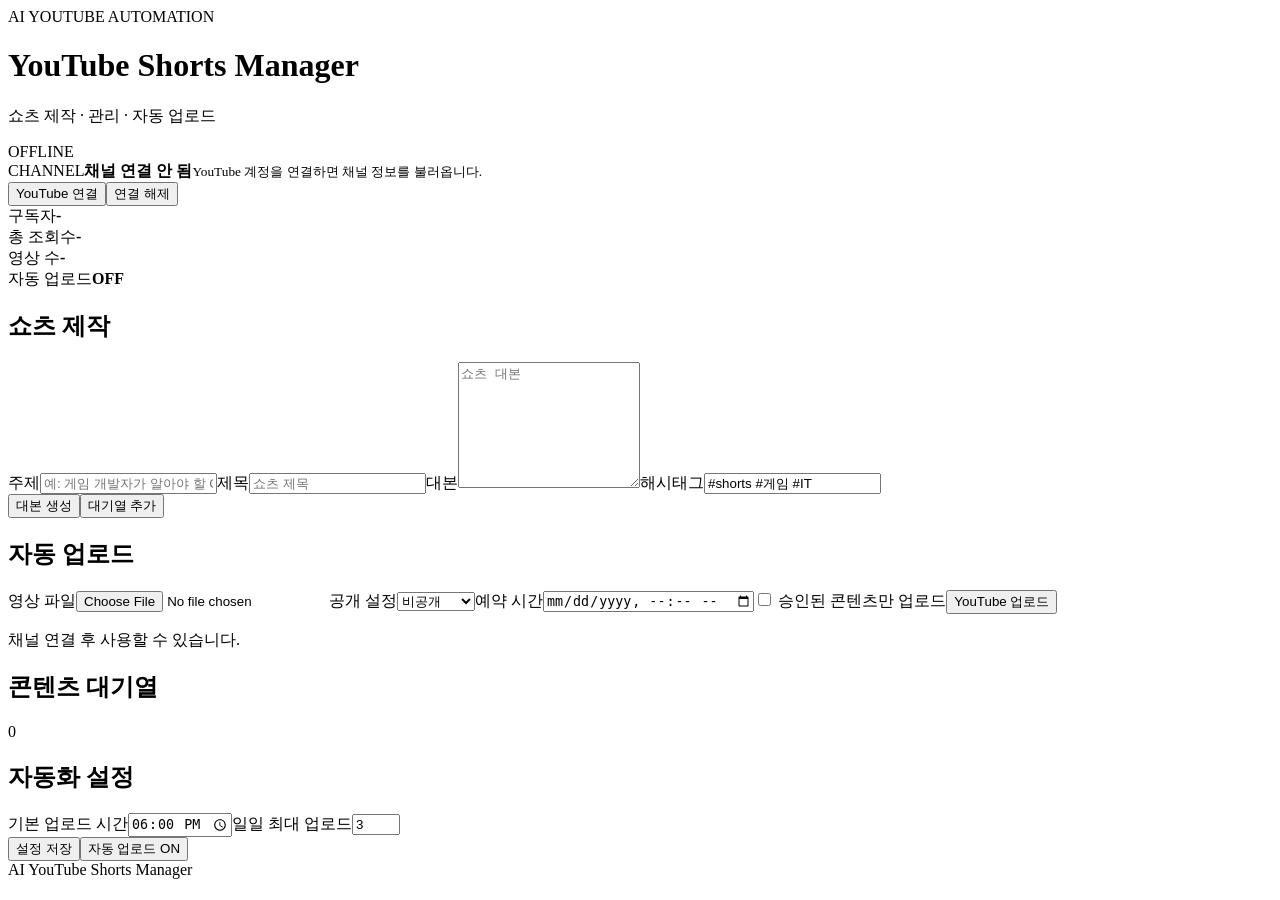
==== frontend/index.html @ 88a44339 "Build YouTube Shorts dashboard" ====
<!doctype html><html lang="ko"><head><meta charset="UTF-8"><meta name="viewport" content="width=device-width,initial-scale=1"><meta name="theme-color" content="#080b10"><title>AI YouTube Shorts</title><link rel="stylesheet" href="./style.css"></head><body><main class="app"><header><div><span class="eyebrow">AI YOUTUBE AUTOMATION</span><h1>YouTube Shorts Manager</h1><p class="muted">쇼츠 제작 · 관리 · 자동 업로드</p></div><span id="status" class="badge stopped">OFFLINE</span></header><section class="card hero"><div><span class="muted">CHANNEL</span><strong id="channelName">채널 연결 안 됨</strong><small id="channelText">YouTube 계정을 연결하면 채널 정보를 불러옵니다.</small></div><div class="actions"><button id="connect">YouTube 연결</button><button id="disconnect" class="secondary">연결 해제</button></div></section><section class="grid"><article class="card"><span>구독자</span><strong id="subs">-</strong></article><article class="card"><span>총 조회수</span><strong id="views">-</strong></article><article class="card"><span>영상 수</span><strong id="videos">-</strong></article><article class="card"><span>자동 업로드</span><strong id="autoState">OFF</strong></article></section><section class="grid two"><article class="card"><h2>쇼츠 제작</h2><label>주제<input id="topic" placeholder="예: 게임 개발자가 알아야 할 C++ 팁"></label><label>제목<input id="title" placeholder="쇼츠 제목"></label><label>대본<textarea id="script" rows="8" placeholder="쇼츠 대본"></textarea></label><label>해시태그<input id="hashtags" value="#shorts #게임 #IT"></label><div class="actions"><button id="generate">대본 생성</button><button id="draft" class="secondary">대기열 추가</button></div></article><article class="card"><h2>자동 업로드</h2><label>영상 파일<input id="video" type="file" accept="video/*"></label><label>공개 설정<select id="privacy"><option value="private">비공개</option><option value="unlisted">일부 공개</option><option value="public">공개</option></select></label><label>예약 시간<input id="schedule" type="datetime-local"></label><label class="check"><input id="approval" type="checkbox"> 승인된 콘텐츠만 업로드</label><button id="upload" class="danger">YouTube 업로드</button><p id="uploadStatus" class="muted">채널 연결 후 사용할 수 있습니다.</p></article></section><section class="card"><div class="section-head"><h2>콘텐츠 대기열</h2><span id="queueCount" class="badge">0</span></div><div id="queue" class="trades"></div></section><section class="card"><h2>자동화 설정</h2><label>기본 업로드 시간<input id="autoTime" type="time" value="18:00"></label><label>일일 최대 업로드<input id="dailyLimit" type="number" value="3" min="1" max="20"></label><div class="actions"><button id="save">설정 저장</button><button id="toggle" class="secondary">자동 업로드 ON</button></div></section><footer>AI YouTube Shorts Manager</footer></main><script src="./app.js"></script></body></html>
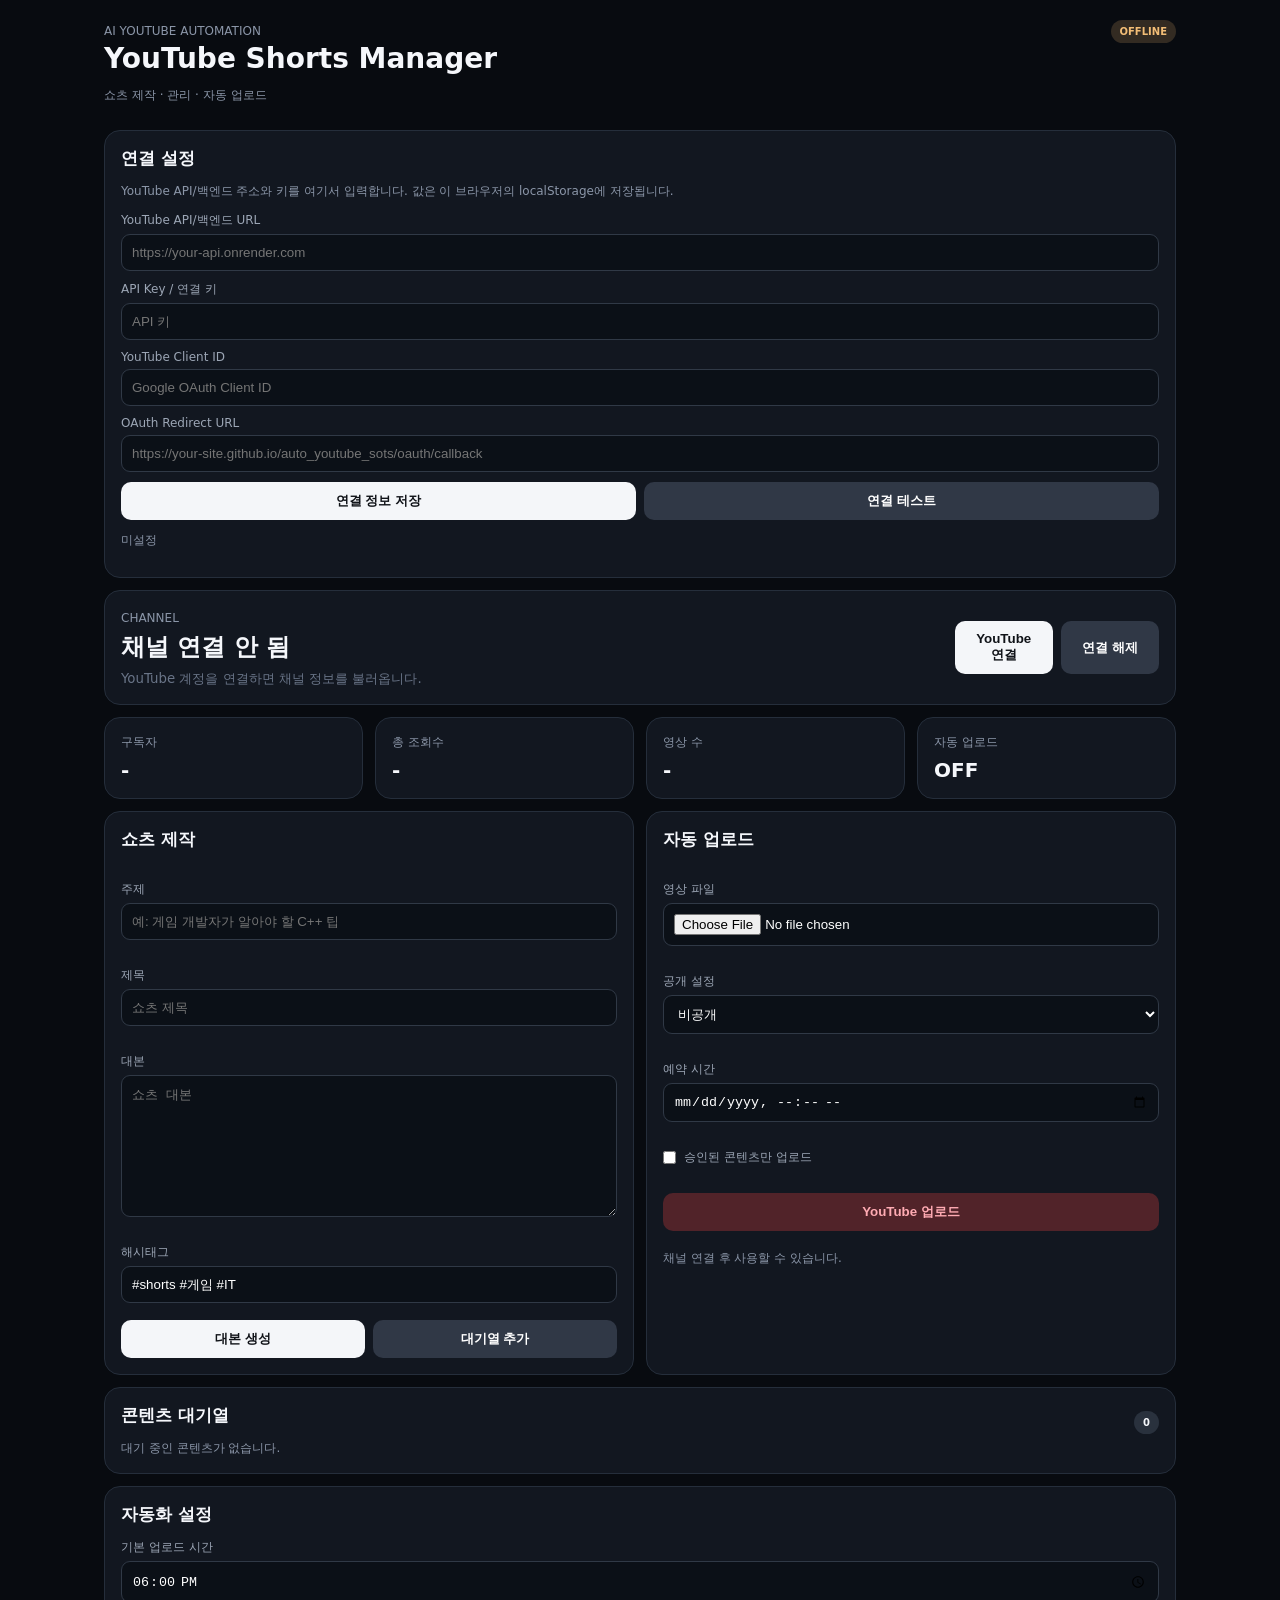
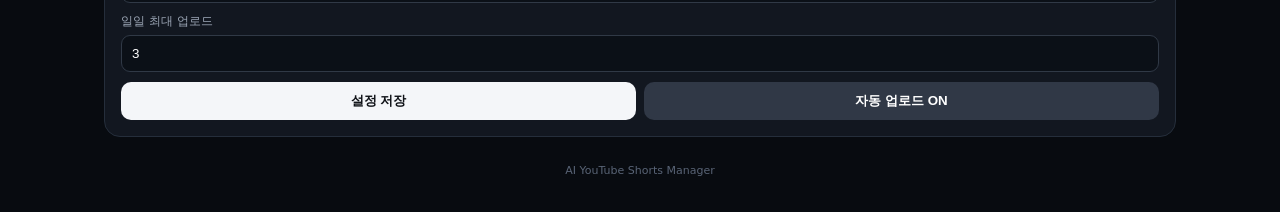
==== commit 54c4fbf8: "Add dashboard connection settings" ====
--- a/frontend/index.html
+++ b/frontend/index.html
@@ -1 +1 @@
-<!doctype html><html lang="ko"><head><meta charset="UTF-8"><meta name="viewport" content="width=device-width,initial-scale=1"><meta name="theme-color" content="#080b10"><title>AI YouTube Shorts</title><link rel="stylesheet" href="./style.css"></head><body><main class="app"><header><div><span class="eyebrow">AI YOUTUBE AUTOMATION</span><h1>YouTube Shorts Manager</h1><p class="muted">쇼츠 제작 · 관리 · 자동 업로드</p></div><span id="status" class="badge stopped">OFFLINE</span></header><section class="card hero"><div><span class="muted">CHANNEL</span><strong id="channelName">채널 연결 안 됨</strong><small id="channelText">YouTube 계정을 연결하면 채널 정보를 불러옵니다.</small></div><div class="actions"><button id="connect">YouTube 연결</button><button id="disconnect" class="secondary">연결 해제</button></div></section><section class="grid"><article class="card"><span>구독자</span><strong id="subs">-</strong></article><article class="card"><span>총 조회수</span><strong id="views">-</strong></article><article class="card"><span>영상 수</span><strong id="videos">-</strong></article><article class="card"><span>자동 업로드</span><strong id="autoState">OFF</strong></article></section><section class="grid two"><article class="card"><h2>쇼츠 제작</h2><label>주제<input id="topic" placeholder="예: 게임 개발자가 알아야 할 C++ 팁"></label><label>제목<input id="title" placeholder="쇼츠 제목"></label><label>대본<textarea id="script" rows="8" placeholder="쇼츠 대본"></textarea></label><label>해시태그<input id="hashtags" value="#shorts #게임 #IT"></label><div class="actions"><button id="generate">대본 생성</button><button id="draft" class="secondary">대기열 추가</button></div></article><article class="card"><h2>자동 업로드</h2><label>영상 파일<input id="video" type="file" accept="video/*"></label><label>공개 설정<select id="privacy"><option value="private">비공개</option><option value="unlisted">일부 공개</option><option value="public">공개</option></select></label><label>예약 시간<input id="schedule" type="datetime-local"></label><label class="check"><input id="approval" type="checkbox"> 승인된 콘텐츠만 업로드</label><button id="upload" class="danger">YouTube 업로드</button><p id="uploadStatus" class="muted">채널 연결 후 사용할 수 있습니다.</p></article></section><section class="card"><div class="section-head"><h2>콘텐츠 대기열</h2><span id="queueCount" class="badge">0</span></div><div id="queue" class="trades"></div></section><section class="card"><h2>자동화 설정</h2><label>기본 업로드 시간<input id="autoTime" type="time" value="18:00"></label><label>일일 최대 업로드<input id="dailyLimit" type="number" value="3" min="1" max="20"></label><div class="actions"><button id="save">설정 저장</button><button id="toggle" class="secondary">자동 업로드 ON</button></div></section><footer>AI YouTube Shorts Manager</footer></main><script src="./app.js"></script></body></html>+<!doctype html><html lang="ko"><head><meta charset="UTF-8"><meta name="viewport" content="width=device-width,initial-scale=1"><meta name="theme-color" content="#080b10"><title>AI YouTube Shorts</title><link rel="stylesheet" href="./style.css"></head><body><main class="app"><header><div><span class="eyebrow">AI YOUTUBE AUTOMATION</span><h1>YouTube Shorts Manager</h1><p class="muted">쇼츠 제작 · 관리 · 자동 업로드</p></div><span id="status" class="badge stopped">OFFLINE</span></header><section class="card connection"><h2>연결 설정</h2><p class="muted">YouTube API/백엔드 주소와 키를 여기서 입력합니다. 값은 이 브라우저의 localStorage에 저장됩니다.</p><label>YouTube API/백엔드 URL<input id="apiUrl" placeholder="https://your-api.onrender.com"></label><label>API Key / 연결 키<input id="apiKey" type="password" placeholder="API 키"></label><label>YouTube Client ID<input id="clientId" placeholder="Google OAuth Client ID"></label><label>OAuth Redirect URL<input id="redirectUrl" placeholder="https://your-site.github.io/auto_youtube_sots/oauth/callback"></label><div class="actions"><button id="saveConnection">연결 정보 저장</button><button id="testConnection" class="secondary">연결 테스트</button></div><p id="connectionStatus" class="muted">미설정</p></section><section class="card hero"><div><span class="muted">CHANNEL</span><strong id="channelName">채널 연결 안 됨</strong><small id="channelText">YouTube 계정을 연결하면 채널 정보를 불러옵니다.</small></div><div class="actions"><button id="connect">YouTube 연결</button><button id="disconnect" class="secondary">연결 해제</button></div></section><section class="grid"><article class="card"><span>구독자</span><strong id="subs">-</strong></article><article class="card"><span>총 조회수</span><strong id="views">-</strong></article><article class="card"><span>영상 수</span><strong id="videos">-</strong></article><article class="card"><span>자동 업로드</span><strong id="autoState">OFF</strong></article></section><section class="grid two"><article class="card"><h2>쇼츠 제작</h2><label>주제<input id="topic" placeholder="예: 게임 개발자가 알아야 할 C++ 팁"></label><label>제목<input id="title" placeholder="쇼츠 제목"></label><label>대본<textarea id="script" rows="8" placeholder="쇼츠 대본"></textarea></label><label>해시태그<input id="hashtags" value="#shorts #게임 #IT"></label><div class="actions"><button id="generate">대본 생성</button><button id="draft" class="secondary">대기열 추가</button></div></article><article class="card"><h2>자동 업로드</h2><label>영상 파일<input id="video" type="file" accept="video/*"></label><label>공개 설정<select id="privacy"><option value="private">비공개</option><option value="unlisted">일부 공개</option><option value="public">공개</option></select></label><label>예약 시간<input id="schedule" type="datetime-local"></label><label class="check"><input id="approval" type="checkbox"> 승인된 콘텐츠만 업로드</label><button id="upload" class="danger">YouTube 업로드</button><p id="uploadStatus" class="muted">채널 연결 후 사용할 수 있습니다.</p></article></section><section class="card"><div class="section-head"><h2>콘텐츠 대기열</h2><span id="queueCount" class="badge">0</span></div><div id="queue" class="trades"></div></section><section class="card"><h2>자동화 설정</h2><label>기본 업로드 시간<input id="autoTime" type="time" value="18:00"></label><label>일일 최대 업로드<input id="dailyLimit" type="number" value="3" min="1" max="20"></label><div class="actions"><button id="save">설정 저장</button><button id="toggle" class="secondary">자동 업로드 ON</button></div></section><footer>AI YouTube Shorts Manager</footer></main><script src="./app.js"></script></body></html>
--- a/frontend/style.css
+++ b/frontend/style.css
@@ -0,0 +1 @@
+:root{font-family:system-ui,-apple-system,BlinkMacSystemFont,"Segoe UI",sans-serif;color:#f5f7fb;background:#080b10}*{box-sizing:border-box}body{margin:0}.app{max-width:1100px;margin:auto;padding:20px 14px}.eyebrow,.muted,article span{color:#8b96a8;font-size:12px}header{display:flex;justify-content:space-between;align-items:flex-start;margin-bottom:14px}h1{margin:3px 0;font-size:28px}h2{margin:0 0 13px;font-size:17px}.card{background:#121720;border:1px solid #252e3b;border-radius:16px;padding:16px;margin-bottom:12px}.hero{display:flex;justify-content:space-between;align-items:center}.hero strong{display:block;font-size:24px;margin:5px 0}.hero small{color:#697487}.grid{display:grid;grid-template-columns:repeat(4,1fr);gap:12px}.grid.two{grid-template-columns:1fr 1fr}.grid article{display:flex;flex-direction:column;gap:7px}.grid>.card strong{font-size:20px}.badge{display:inline-block;padding:6px 9px;border-radius:999px;background:#29313d;font-size:10px;font-weight:800}.running{background:#173b2a;color:#78efaa}.stopped{background:#332b22;color:#f2bd76}.actions{display:flex;gap:8px;flex-wrap:wrap}.actions button{flex:1}button{border:0;border-radius:10px;padding:10px 14px;font-weight:800;cursor:pointer;background:#f4f6f9;color:#101318}button.secondary{background:#303846;color:#fff}button.danger{background:#512329;color:#ffabb3;margin-top:10px}label{display:block;color:#9ca6b5;font-size:12px;margin:10px 0}input,textarea,select{display:block;width:100%;margin-top:5px;padding:10px;border:1px solid #303946;border-radius:9px;background:#0b1017;color:#fff}textarea{resize:vertical}.check{display:flex;align-items:center;gap:8px}.check input{width:auto;margin:0}.trades{display:grid;gap:7px}.trade{display:flex;justify-content:space-between;padding:10px;border-bottom:1px solid #242c36;font-size:12px}.section-head{display:flex;justify-content:space-between;align-items:center}footer{text-align:center;color:#596476;font-size:11px;padding:15px}@media(max-width:760px){.grid{grid-template-columns:1fr 1fr}}@media(max-width:500px){.grid,.grid.two{grid-template-columns:1fr}.app{padding:14px 10px}.hero{align-items:stretch;flex-direction:column}.hero .actions{margin-top:8px}h1{font-size:23px}}
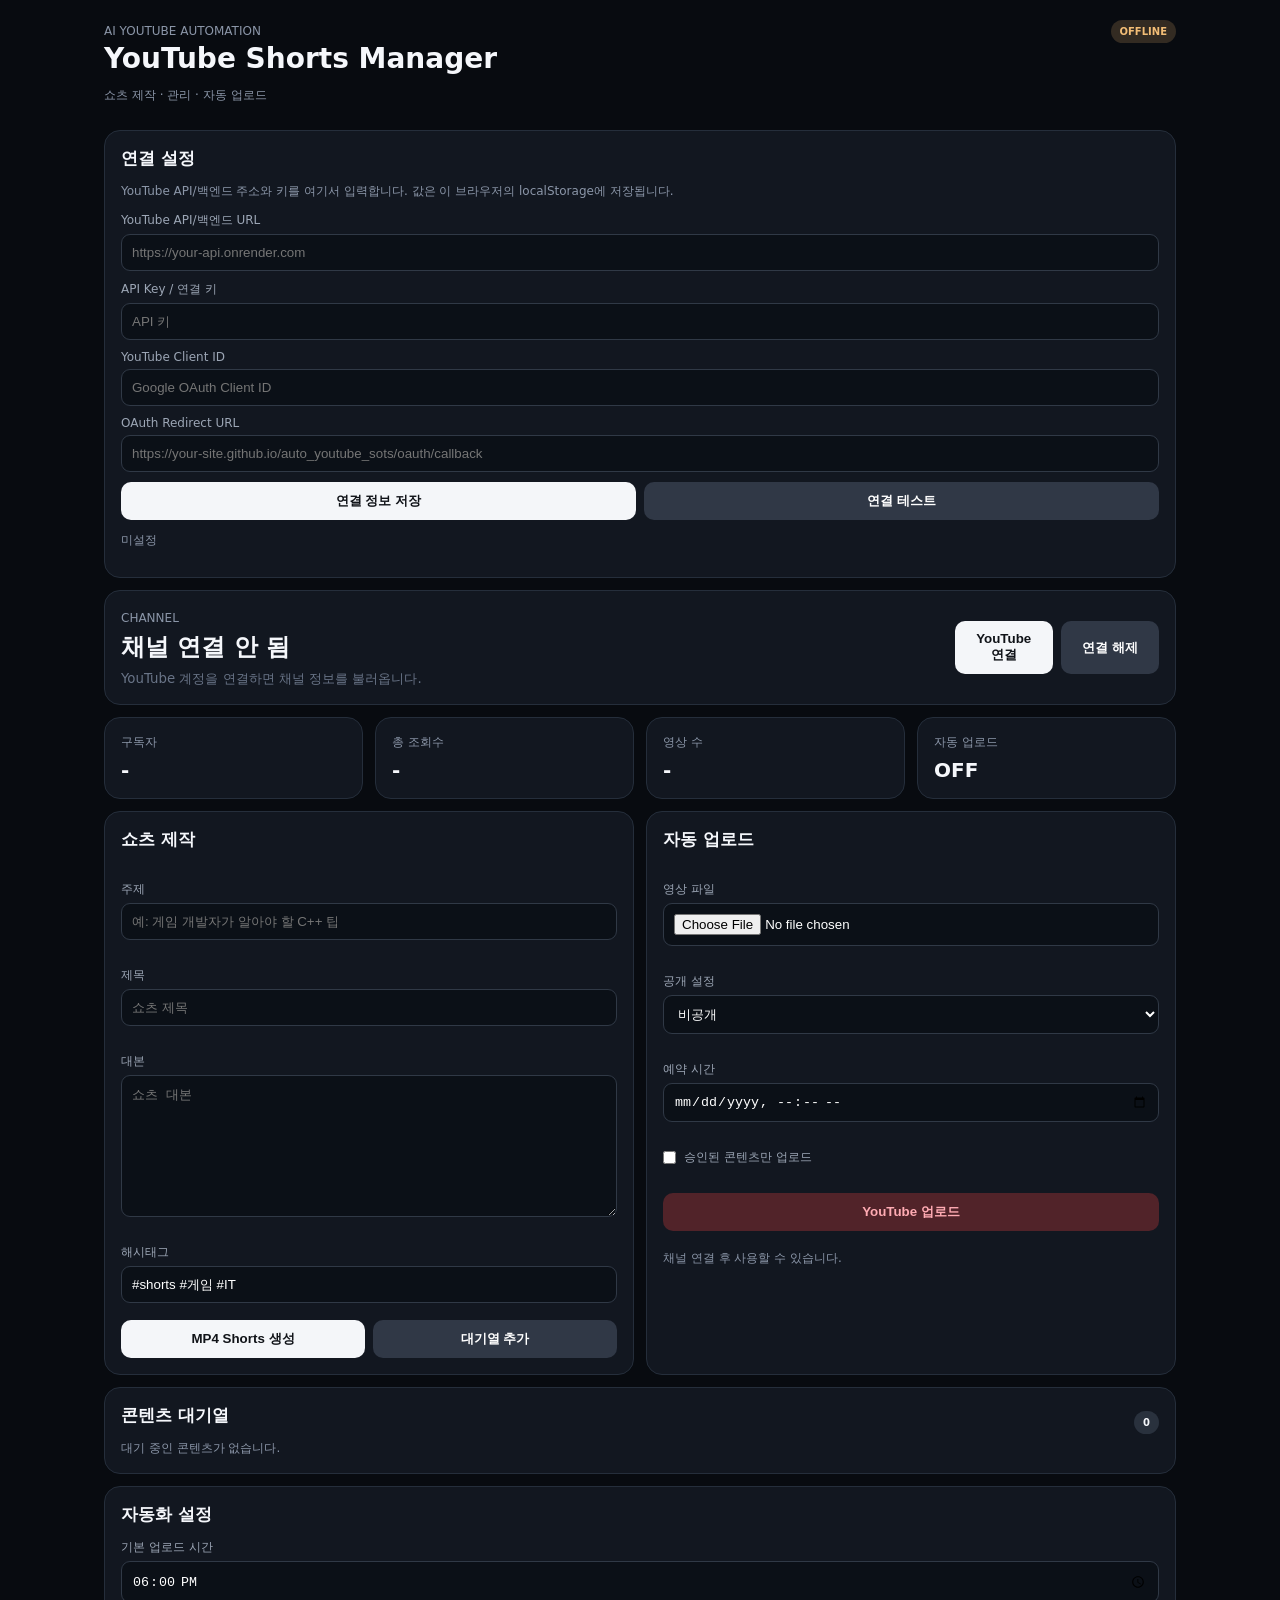
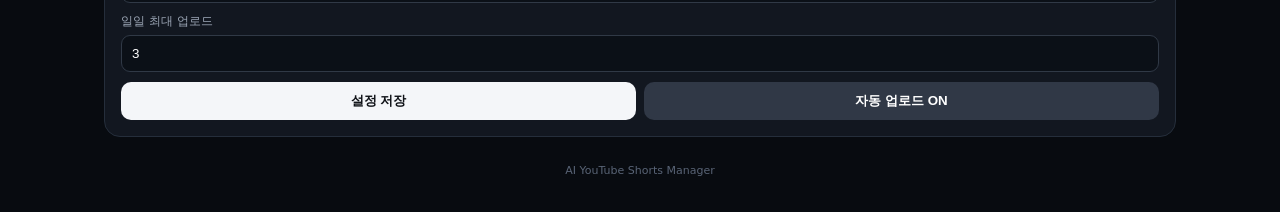
==== commit 80069a4e: "Update Shorts generation button" ====
--- a/frontend/index.html
+++ b/frontend/index.html
@@ -1 +1 @@
-<!doctype html><html lang="ko"><head><meta charset="UTF-8"><meta name="viewport" content="width=device-width,initial-scale=1"><meta name="theme-color" content="#080b10"><title>AI YouTube Shorts</title><link rel="stylesheet" href="./style.css"></head><body><main class="app"><header><div><span class="eyebrow">AI YOUTUBE AUTOMATION</span><h1>YouTube Shorts Manager</h1><p class="muted">쇼츠 제작 · 관리 · 자동 업로드</p></div><span id="status" class="badge stopped">OFFLINE</span></header><section class="card connection"><h2>연결 설정</h2><p class="muted">YouTube API/백엔드 주소와 키를 여기서 입력합니다. 값은 이 브라우저의 localStorage에 저장됩니다.</p><label>YouTube API/백엔드 URL<input id="apiUrl" placeholder="https://your-api.onrender.com"></label><label>API Key / 연결 키<input id="apiKey" type="password" placeholder="API 키"></label><label>YouTube Client ID<input id="clientId" placeholder="Google OAuth Client ID"></label><label>OAuth Redirect URL<input id="redirectUrl" placeholder="https://your-site.github.io/auto_youtube_sots/oauth/callback"></label><div class="actions"><button id="saveConnection">연결 정보 저장</button><button id="testConnection" class="secondary">연결 테스트</button></div><p id="connectionStatus" class="muted">미설정</p></section><section class="card hero"><div><span class="muted">CHANNEL</span><strong id="channelName">채널 연결 안 됨</strong><small id="channelText">YouTube 계정을 연결하면 채널 정보를 불러옵니다.</small></div><div class="actions"><button id="connect">YouTube 연결</button><button id="disconnect" class="secondary">연결 해제</button></div></section><section class="grid"><article class="card"><span>구독자</span><strong id="subs">-</strong></article><article class="card"><span>총 조회수</span><strong id="views">-</strong></article><article class="card"><span>영상 수</span><strong id="videos">-</strong></article><article class="card"><span>자동 업로드</span><strong id="autoState">OFF</strong></article></section><section class="grid two"><article class="card"><h2>쇼츠 제작</h2><label>주제<input id="topic" placeholder="예: 게임 개발자가 알아야 할 C++ 팁"></label><label>제목<input id="title" placeholder="쇼츠 제목"></label><label>대본<textarea id="script" rows="8" placeholder="쇼츠 대본"></textarea></label><label>해시태그<input id="hashtags" value="#shorts #게임 #IT"></label><div class="actions"><button id="generate">대본 생성</button><button id="draft" class="secondary">대기열 추가</button></div></article><article class="card"><h2>자동 업로드</h2><label>영상 파일<input id="video" type="file" accept="video/*"></label><label>공개 설정<select id="privacy"><option value="private">비공개</option><option value="unlisted">일부 공개</option><option value="public">공개</option></select></label><label>예약 시간<input id="schedule" type="datetime-local"></label><label class="check"><input id="approval" type="checkbox"> 승인된 콘텐츠만 업로드</label><button id="upload" class="danger">YouTube 업로드</button><p id="uploadStatus" class="muted">채널 연결 후 사용할 수 있습니다.</p></article></section><section class="card"><div class="section-head"><h2>콘텐츠 대기열</h2><span id="queueCount" class="badge">0</span></div><div id="queue" class="trades"></div></section><section class="card"><h2>자동화 설정</h2><label>기본 업로드 시간<input id="autoTime" type="time" value="18:00"></label><label>일일 최대 업로드<input id="dailyLimit" type="number" value="3" min="1" max="20"></label><div class="actions"><button id="save">설정 저장</button><button id="toggle" class="secondary">자동 업로드 ON</button></div></section><footer>AI YouTube Shorts Manager</footer></main><script src="./app.js"></script></body></html>+<!doctype html><html lang="ko"><head><meta charset="UTF-8"><meta name="viewport" content="width=device-width,initial-scale=1"><meta name="theme-color" content="#080b10"><title>AI YouTube Shorts</title><link rel="stylesheet" href="./style.css"></head><body><main class="app"><header><div><span class="eyebrow">AI YOUTUBE AUTOMATION</span><h1>YouTube Shorts Manager</h1><p class="muted">쇼츠 제작 · 관리 · 자동 업로드</p></div><span id="status" class="badge stopped">OFFLINE</span></header><section class="card connection"><h2>연결 설정</h2><p class="muted">YouTube API/백엔드 주소와 키를 여기서 입력합니다. 값은 이 브라우저의 localStorage에 저장됩니다.</p><label>YouTube API/백엔드 URL<input id="apiUrl" placeholder="https://your-api.onrender.com"></label><label>API Key / 연결 키<input id="apiKey" type="password" placeholder="API 키"></label><label>YouTube Client ID<input id="clientId" placeholder="Google OAuth Client ID"></label><label>OAuth Redirect URL<input id="redirectUrl" placeholder="https://your-site.github.io/auto_youtube_sots/oauth/callback"></label><div class="actions"><button id="saveConnection">연결 정보 저장</button><button id="testConnection" class="secondary">연결 테스트</button></div><p id="connectionStatus" class="muted">미설정</p></section><section class="card hero"><div><span class="muted">CHANNEL</span><strong id="channelName">채널 연결 안 됨</strong><small id="channelText">YouTube 계정을 연결하면 채널 정보를 불러옵니다.</small></div><div class="actions"><button id="connect">YouTube 연결</button><button id="disconnect" class="secondary">연결 해제</button></div></section><section class="grid"><article class="card"><span>구독자</span><strong id="subs">-</strong></article><article class="card"><span>총 조회수</span><strong id="views">-</strong></article><article class="card"><span>영상 수</span><strong id="videos">-</strong></article><article class="card"><span>자동 업로드</span><strong id="autoState">OFF</strong></article></section><section class="grid two"><article class="card"><h2>쇼츠 제작</h2><label>주제<input id="topic" placeholder="예: 게임 개발자가 알아야 할 C++ 팁"></label><label>제목<input id="title" placeholder="쇼츠 제목"></label><label>대본<textarea id="script" rows="8" placeholder="쇼츠 대본"></textarea></label><label>해시태그<input id="hashtags" value="#shorts #게임 #IT"></label><div class="actions"><button id="generate">MP4 Shorts 생성</button><button id="draft" class="secondary">대기열 추가</button></div></article><article class="card"><h2>자동 업로드</h2><label>영상 파일<input id="video" type="file" accept="video/*"></label><label>공개 설정<select id="privacy"><option value="private">비공개</option><option value="unlisted">일부 공개</option><option value="public">공개</option></select></label><label>예약 시간<input id="schedule" type="datetime-local"></label><label class="check"><input id="approval" type="checkbox"> 승인된 콘텐츠만 업로드</label><button id="upload" class="danger">YouTube 업로드</button><p id="uploadStatus" class="muted">채널 연결 후 사용할 수 있습니다.</p></article></section><section class="card"><div class="section-head"><h2>콘텐츠 대기열</h2><span id="queueCount" class="badge">0</span></div><div id="queue" class="trades"></div></section><section class="card"><h2>자동화 설정</h2><label>기본 업로드 시간<input id="autoTime" type="time" value="18:00"></label><label>일일 최대 업로드<input id="dailyLimit" type="number" value="3" min="1" max="20"></label><div class="actions"><button id="save">설정 저장</button><button id="toggle" class="secondary">자동 업로드 ON</button></div></section><footer>AI YouTube Shorts Manager</footer></main><script src="./app.js"></script></body></html>
--- a/frontend/style.css
+++ b/frontend/style.css
@@ -1 +1 @@
-:root{font-family:system-ui,-apple-system,BlinkMacSystemFont,"Segoe UI",sans-serif;color:#f5f7fb;background:#080b10}*{box-sizing:border-box}body{margin:0}.app{max-width:1100px;margin:auto;padding:20px 14px}.eyebrow,.muted,article span{color:#8b96a8;font-size:12px}header{display:flex;justify-content:space-between;align-items:flex-start;margin-bottom:14px}h1{margin:3px 0;font-size:28px}h2{margin:0 0 13px;font-size:17px}.card{background:#121720;border:1px solid #252e3b;border-radius:16px;padding:16px;margin-bottom:12px}.hero{display:flex;justify-content:space-between;align-items:center}.hero strong{display:block;font-size:24px;margin:5px 0}.hero small{color:#697487}.grid{display:grid;grid-template-columns:repeat(4,1fr);gap:12px}.grid.two{grid-template-columns:1fr 1fr}.grid article{display:flex;flex-direction:column;gap:7px}.grid>.card strong{font-size:20px}.badge{display:inline-block;padding:6px 9px;border-radius:999px;background:#29313d;font-size:10px;font-weight:800}.running{background:#173b2a;color:#78efaa}.stopped{background:#332b22;color:#f2bd76}.actions{display:flex;gap:8px;flex-wrap:wrap}.actions button{flex:1}button{border:0;border-radius:10px;padding:10px 14px;font-weight:800;cursor:pointer;background:#f4f6f9;color:#101318}button.secondary{background:#303846;color:#fff}button.danger{background:#512329;color:#ffabb3;margin-top:10px}label{display:block;color:#9ca6b5;font-size:12px;margin:10px 0}input,textarea,select{display:block;width:100%;margin-top:5px;padding:10px;border:1px solid #303946;border-radius:9px;background:#0b1017;color:#fff}textarea{resize:vertical}.check{display:flex;align-items:center;gap:8px}.check input{width:auto;margin:0}.trades{display:grid;gap:7px}.trade{display:flex;justify-content:space-between;padding:10px;border-bottom:1px solid #242c36;font-size:12px}.section-head{display:flex;justify-content:space-between;align-items:center}footer{text-align:center;color:#596476;font-size:11px;padding:15px}@media(max-width:760px){.grid{grid-template-columns:1fr 1fr}}@media(max-width:500px){.grid,.grid.two{grid-template-columns:1fr}.app{padding:14px 10px}.hero{align-items:stretch;flex-direction:column}.hero .actions{margin-top:8px}h1{font-size:23px}}+:root{font-family:system-ui,-apple-system,BlinkMacSystemFont,"Segoe UI",sans-serif;color:#f5f7fb;background:#080b10}*{box-sizing:border-box}body{margin:0}.app{max-width:1100px;margin:auto;padding:20px 14px}.eyebrow,.muted,article span{color:#8b96a8;font-size:12px}header{display:flex;justify-content:space-between;align-items:flex-start;margin-bottom:14px}h1{margin:3px 0;font-size:28px}h2{margin:0 0 13px;font-size:17px}.card{background:#121720;border:1px solid #252e3b;border-radius:16px;padding:16px;margin-bottom:12px}.hero{display:flex;justify-content:space-between;align-items:center}.hero strong{display:block;font-size:24px;margin:5px 0}.hero small{color:#697487}.grid{display:grid;grid-template-columns:repeat(4,1fr);gap:12px}.grid.two{grid-template-columns:1fr 1fr}.grid article{display:flex;flex-direction:column;gap:7px}.grid>.card strong{font-size:20px}.badge{display:inline-block;padding:6px 9px;border-radius:999px;background:#29313d;font-size:10px;font-weight:800}.running{background:#173b2a;color:#78efaa}.stopped{background:#332b22;color:#f2bd76}.message.error{color:#ff8f9b}.message.success{color:#78efaa}.actions{display:flex;gap:8px;flex-wrap:wrap}.actions button{flex:1}button{border:0;border-radius:10px;padding:10px 14px;font-weight:800;cursor:pointer;background:#f4f6f9;color:#101318}button.secondary{background:#303846;color:#fff}button.danger{background:#512329;color:#ffabb3;margin-top:10px}label{display:block;color:#9ca6b5;font-size:12px;margin:10px 0}input,textarea,select{display:block;width:100%;margin-top:5px;padding:10px;border:1px solid #303946;border-radius:9px;background:#0b1017;color:#fff}textarea{resize:vertical}.check{display:flex;align-items:center;gap:8px}.check input{width:auto;margin:0}.trades{display:grid;gap:7px}.trade{display:flex;justify-content:space-between;padding:10px;border-bottom:1px solid #242c36;font-size:12px}.section-head{display:flex;justify-content:space-between;align-items:center}footer{text-align:center;color:#596476;font-size:11px;padding:15px}@media(max-width:760px){.grid{grid-template-columns:1fr 1fr}}@media(max-width:500px){.grid,.grid.two{grid-template-columns:1fr}.app{padding:14px 10px}.hero{align-items:stretch;flex-direction:column}.hero .actions{margin-top:8px}h1{font-size:23px}}
